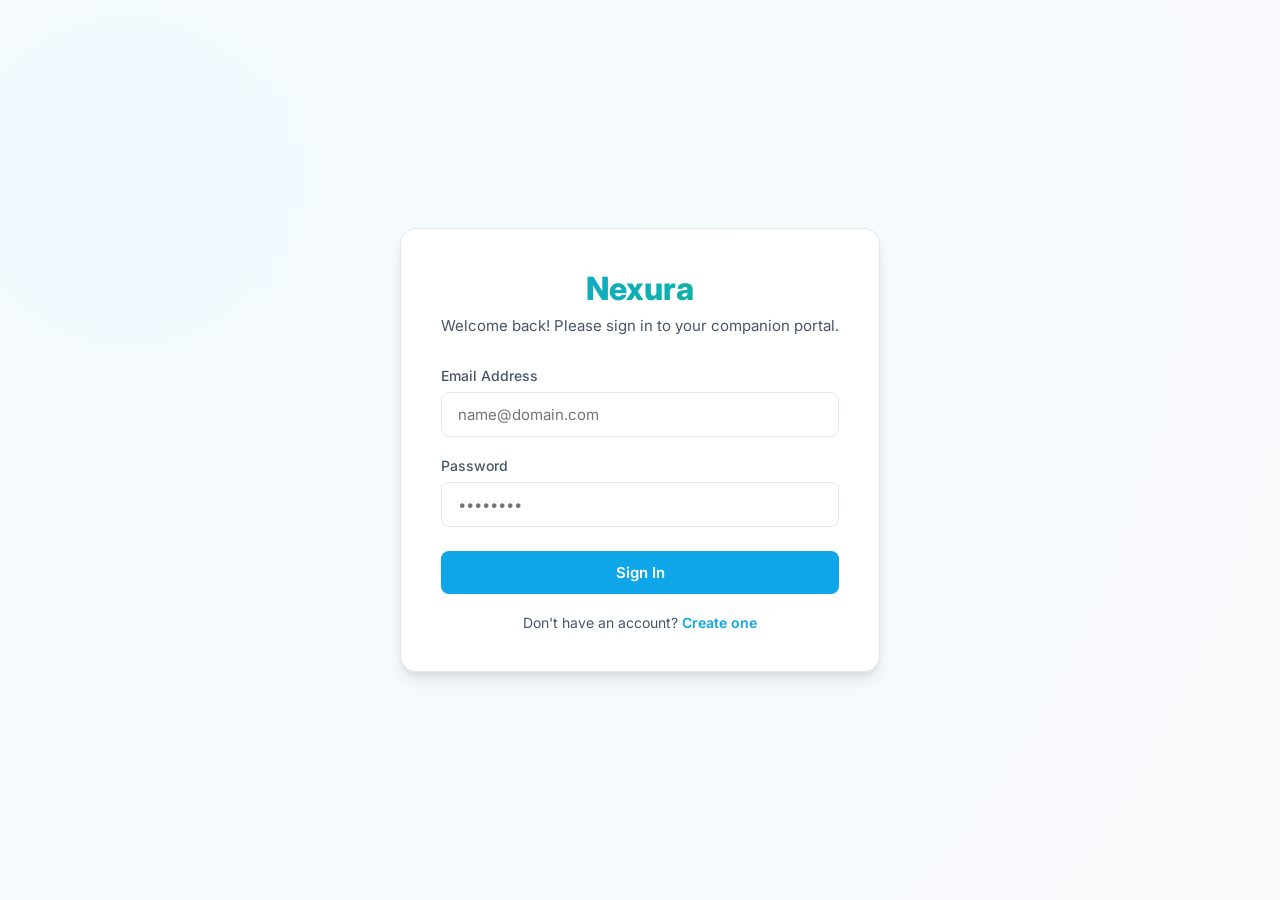
==== frontend/login.html @ e9689a0f "Initial commit" ====
<!DOCTYPE html>
<html lang="en">
<head>
    <meta charset="UTF-8">
    <meta name="viewport" content="width=device-width, initial-scale=1.0">
    <title>Nexura - Log In</title>
    <link rel="stylesheet" href="css/style.css">
</head>
<body class="auth-page">
    <div class="auth-card">
        <div style="text-align: center; margin-bottom: 32px;">
            <div style="font-size: 32px; font-weight: 800; background: linear-gradient(135deg, var(--primary), var(--success)); -webkit-background-clip: text; -webkit-text-fill-color: transparent; margin-bottom: 8px;">
                Nexura
            </div>
            <p style="color: var(--text-secondary); font-size: 15px;">Welcome back! Please sign in to your companion portal.</p>
        </div>

        <form id="login-form" onsubmit="handleLogin(event)">
            <div class="form-group">
                <label for="email">Email Address</label>
                <input type="email" id="email" class="form-input" placeholder="name@domain.com" required>
            </div>
            <div class="form-group" style="margin-bottom: 24px;">
                <label for="password">Password</label>
                <input type="password" id="password" class="form-input" placeholder="••••••••" required>
            </div>
            
            <button type="submit" class="btn btn-primary" style="width: 100%; margin-bottom: 20px;">
                Sign In
            </button>
        </form>

        <div style="text-align: center; font-size: 14px; color: var(--text-secondary);">
            Don't have an account? <a href="register.html" style="color: var(--primary); text-decoration: none; font-weight: 600;">Create one</a>
        </div>
    </div>

    <script src="js/app.js"></script>
    <script>
        async function handleLogin(event) {
            event.preventDefault();
            const email = document.getElementById("email").value;
            const password = document.getElementById("password").value;

            try {
                const response = await fetch("http://localhost:8080/api/auth/login", {
                    method: "POST",
                    headers: { "Content-Type": "application/json" },
                    body: JSON.stringify({ email, password })
                });

                if (response.ok) {
                    const data = await response.json();
                    setSession(data.token, data.email, data.fullName);
                    showToast("Login successful!", "success");
                    setTimeout(() => {
                        window.location.href = "dashboard.html";
                    }, 800);
                } else {
                    const error = await response.text();
                    showToast(error || "Invalid login credentials. Please try again.", "error");
                }
            } catch (err) {
                showToast("Server connection failed. Is the backend running?", "error");
            }
        }
    </script>
</body>
</html>
---- frontend/css/style.css ----
/* Nexura - Modern Premium Healthcare SaaS Stylesheet */
@import url('https://fonts.googleapis.com/css2?family=Inter:wght@300;400;500;600;700&display=swap');

:root {
    --font-primary: 'Inter', sans-serif;
    
    /* Harmonious Light Theme Colors */
    --bg-primary: #f8fafc;
    --bg-secondary: #ffffff;
    --bg-sidebar: #ffffff;
    
    --text-primary: #0f172a;
    --text-secondary: #475569;
    --text-muted: #94a3b8;
    
    --primary: #0ea5e9;
    --primary-hover: #0284c7;
    --primary-light: #e0f2fe;
    
    --success: #10b981;
    --success-light: #d1fae5;
    --warning: #f59e0b;
    --warning-light: #fef3c7;
    --danger: #ef4444;
    --danger-light: #fee2e2;
    --critical: #7f1d1d;
    --critical-light: #fca5a5;
    
    --border-color: #e2e8f0;
    --shadow-sm: 0 1px 2px 0 rgba(0, 0, 0, 0.05);
    --shadow-md: 0 4px 6px -1px rgba(0, 0, 0, 0.1), 0 2px 4px -1px rgba(0, 0, 0, 0.06);
    --shadow-lg: 0 10px 15px -3px rgba(0, 0, 0, 0.1), 0 4px 6px -2px rgba(0, 0, 0, 0.05);
    --border-radius-sm: 8px;
    --border-radius-md: 16px;
    --border-radius-lg: 24px;
    --transition: all 0.3s cubic-bezier(0.4, 0, 0.2, 1);
}

[data-theme="dark"] {
    /* Harmonious Dark Theme Colors */
    --bg-primary: #0f172a;
    --bg-secondary: #1e293b;
    --bg-sidebar: #0f172a;
    
    --text-primary: #f8fafc;
    --text-secondary: #cbd5e1;
    --text-muted: #64748b;
    
    --primary: #38bdf8;
    --primary-hover: #0ea5e9;
    --primary-light: #0369a1;
    
    --success: #34d399;
    --success-light: #064e3b;
    --warning: #fbbf24;
    --warning-light: #78350f;
    --danger: #f87171;
    --danger-light: #7f1d1d;
    --critical: #fee2e2;
    --critical-light: #991b1b;
    
    --border-color: #334155;
    --shadow-sm: 0 1px 2px 0 rgba(0, 0, 0, 0.5);
    --shadow-md: 0 4px 6px -1px rgba(0, 0, 0, 0.3);
    --shadow-lg: 0 10px 15px -3px rgba(0, 0, 0, 0.4);
}

/* Global Reset */
* {
    margin: 0;
    padding: 0;
    box-sizing: border-box;
    font-family: var(--font-primary);
}

body {
    background-color: var(--bg-primary);
    color: var(--text-primary);
    min-height: 100vh;
    display: flex;
    overflow-x: hidden;
    transition: var(--transition);
}

/* Scrollbar Polishing */
::-webkit-scrollbar {
    width: 6px;
    height: 6px;
}
::-webkit-scrollbar-track {
    background: transparent;
}
::-webkit-scrollbar-thumb {
    background: var(--border-color);
    border-radius: 4px;
}
::-webkit-scrollbar-thumb:hover {
    background: var(--text-muted);
}

/* Layout Framework */
.app-container {
    display: flex;
    width: 100vw;
    min-height: 100vh;
}

/* Sidebar Styling */
.sidebar {
    width: 260px;
    background-color: var(--bg-sidebar);
    border-right: 1px solid var(--border-color);
    display: flex;
    flex-direction: column;
    padding: 24px;
    position: fixed;
    height: 100vh;
    z-index: 100;
    transition: var(--transition);
}

.logo-container {
    display: flex;
    align-items: center;
    gap: 12px;
    margin-bottom: 32px;
}

.logo-icon {
    width: 40px;
    height: 40px;
    background: linear-gradient(135deg, var(--primary), var(--success));
    border-radius: var(--border-radius-sm);
    display: flex;
    align-items: center;
    justify-content: center;
    color: white;
    font-weight: 700;
    font-size: 20px;
    box-shadow: var(--shadow-sm);
}

.logo-text {
    font-size: 22px;
    font-weight: 700;
    background: linear-gradient(135deg, var(--primary), var(--success));
    -webkit-background-clip: text;
    -webkit-text-fill-color: transparent;
}

.nav-links {
    list-style: none;
    display: flex;
    flex-direction: column;
    gap: 8px;
    flex-grow: 1;
}

.nav-item a {
    display: flex;
    align-items: center;
    gap: 14px;
    padding: 12px 16px;
    color: var(--text-secondary);
    text-decoration: none;
    border-radius: var(--border-radius-sm);
    font-size: 15px;
    font-weight: 500;
    transition: var(--transition);
}

.nav-item a:hover, .nav-item.active a {
    background-color: var(--primary-light);
    color: var(--primary-hover);
}

.nav-item.active a {
    font-weight: 600;
}

.sidebar-footer {
    border-top: 1px solid var(--border-color);
    padding-top: 16px;
    margin-top: auto;
}

.theme-toggle-btn {
    display: flex;
    align-items: center;
    justify-content: center;
    gap: 8px;
    width: 100%;
    padding: 10px;
    background-color: var(--bg-primary);
    border: 1px solid var(--border-color);
    color: var(--text-secondary);
    border-radius: var(--border-radius-sm);
    cursor: pointer;
    font-size: 14px;
    font-weight: 500;
    transition: var(--transition);
}

.theme-toggle-btn:hover {
    background-color: var(--primary-light);
}

/* Main Dashboard Area */
.main-content {
    margin-left: 260px;
    flex-grow: 1;
    padding: 40px;
    min-height: 100vh;
    display: flex;
    flex-direction: column;
    gap: 32px;
}

.header-container {
    display: flex;
    justify-content: space-between;
    align-items: center;
    border-bottom: 1px solid var(--border-color);
    padding-bottom: 20px;
}

.header-title h1 {
    font-size: 28px;
    font-weight: 700;
    color: var(--text-primary);
}

.header-title p {
    color: var(--text-secondary);
    font-size: 15px;
    margin-top: 4px;
}

.profile-widget {
    display: flex;
    align-items: center;
    gap: 12px;
}

.profile-avatar {
    width: 48px;
    height: 48px;
    background: linear-gradient(135deg, var(--primary-light), var(--primary));
    border-radius: 50%;
    display: flex;
    align-items: center;
    justify-content: center;
    color: var(--text-primary);
    font-weight: 600;
}

/* Cards & Layout Grids */
.grid-container {
    display: grid;
    grid-template-columns: repeat(auto-fit, minmax(300px, 1fr));
    gap: 24px;
}

.card {
    background-color: var(--bg-secondary);
    border: 1px solid var(--border-color);
    border-radius: var(--border-radius-md);
    padding: 24px;
    box-shadow: var(--shadow-sm);
    transition: var(--transition);
    position: relative;
    overflow: hidden;
}

.card:hover {
    transform: translateY(-4px);
    box-shadow: var(--shadow-md);
}

.card-header {
    display: flex;
    justify-content: space-between;
    align-items: center;
    margin-bottom: 16px;
}

.card-title {
    font-size: 16px;
    font-weight: 600;
    color: var(--text-secondary);
}

/* Health Risk Cards */
.risk-banner {
    padding: 20px;
    border-radius: var(--border-radius-md);
    display: flex;
    align-items: center;
    justify-content: space-between;
    gap: 16px;
    margin-bottom: 24px;
}

.risk-LOW {
    background-color: var(--success-light);
    border-left: 6px solid var(--success);
    color: #065f46;
}

.risk-MEDIUM {
    background-color: var(--warning-light);
    border-left: 6px solid var(--warning);
    color: #92400e;
}

.risk-HIGH {
    background-color: var(--danger-light);
    border-left: 6px solid var(--danger);
    color: #991b1b;
}

.risk-CRITICAL {
    background-color: #fef2f2;
    border: 2px solid var(--danger);
    border-left: 8px solid var(--critical-light);
    color: var(--critical);
    animation: flashBorder 2s infinite;
}

@keyframes flashBorder {
    0%, 100% { border-color: var(--danger); }
    50% { border-color: transparent; }
}

/* Forms & Input Polishing */
.form-group {
    display: flex;
    flex-direction: column;
    gap: 8px;
    margin-bottom: 20px;
}

.form-group label {
    font-size: 14px;
    font-weight: 500;
    color: var(--text-secondary);
}

.form-input {
    padding: 12px 16px;
    border: 1px solid var(--border-color);
    background-color: var(--bg-secondary);
    color: var(--text-primary);
    border-radius: var(--border-radius-sm);
    font-size: 15px;
    outline: none;
    transition: var(--transition);
}

.form-input:focus {
    border-color: var(--primary);
    box-shadow: 0 0 0 3px var(--primary-light);
}

/* Interactive Buttons */
.btn {
    display: inline-flex;
    align-items: center;
    justify-content: center;
    padding: 12px 24px;
    border-radius: var(--border-radius-sm);
    font-size: 15px;
    font-weight: 600;
    cursor: pointer;
    border: none;
    transition: var(--transition);
}

.btn-primary {
    background-color: var(--primary);
    color: white;
}

.btn-primary:hover {
    background-color: var(--primary-hover);
}

.btn-secondary {
    background-color: var(--bg-primary);
    border: 1px solid var(--border-color);
    color: var(--text-secondary);
}

.btn-secondary:hover {
    background-color: var(--primary-light);
}

.btn-danger {
    background-color: var(--danger);
    color: white;
}

.btn-danger:hover {
    background-color: #dc2626;
}

/* Chat Screen Styling */
.chat-container {
    display: flex;
    flex-direction: column;
    height: 550px;
    background-color: var(--bg-secondary);
    border: 1px solid var(--border-color);
    border-radius: var(--border-radius-md);
    overflow: hidden;
}

.chat-header {
    background-color: var(--bg-primary);
    border-bottom: 1px solid var(--border-color);
    padding: 16px 24px;
    display: flex;
    align-items: center;
    gap: 12px;
}

.chat-status {
    width: 10px;
    height: 10px;
    border-radius: 50%;
    background-color: var(--success);
}

.chat-history {
    flex-grow: 1;
    overflow-y: auto;
    padding: 24px;
    display: flex;
    flex-direction: column;
    gap: 16px;
}

.chat-bubble {
    max-width: 70%;
    padding: 14px 20px;
    border-radius: var(--border-radius-md);
    font-size: 15px;
    line-height: 1.5;
}

.chat-bubble.user {
    align-self: flex-end;
    background-color: var(--primary);
    color: white;
    border-bottom-right-radius: 4px;
}

.chat-bubble.ai {
    align-self: flex-start;
    background-color: var(--bg-primary);
    color: var(--text-primary);
    border: 1px solid var(--border-color);
    border-bottom-left-radius: 4px;
}

.chat-input-area {
    padding: 16px 24px;
    border-top: 1px solid var(--border-color);
    display: flex;
    gap: 12px;
}

.chat-input {
    flex-grow: 1;
    padding: 12px 16px;
    border: 1px solid var(--border-color);
    border-radius: var(--border-radius-sm);
    background-color: var(--bg-primary);
    color: var(--text-primary);
    outline: none;
}

.typing-indicator {
    display: flex;
    gap: 4px;
    align-self: flex-start;
    padding: 12px 20px;
    background-color: var(--bg-primary);
    border: 1px solid var(--border-color);
    border-radius: var(--border-radius-md);
    margin-bottom: 16px;
}

.typing-dot {
    width: 6px;
    height: 6px;
    background-color: var(--text-muted);
    border-radius: 50%;
    animation: bounce 1.4s infinite ease-in-out both;
}

.typing-dot:nth-child(1) { animation-delay: -0.32s; }
.typing-dot:nth-child(2) { animation-delay: -0.16s; }

@keyframes bounce {
    0%, 80%, 100% { transform: scale(0); }
    40% { transform: scale(1.0); }
}

/* Upload Dropzone Container */
.upload-zone {
    border: 2px dashed var(--border-color);
    border-radius: var(--border-radius-md);
    padding: 40px;
    text-align: center;
    cursor: pointer;
    background-color: var(--bg-primary);
    transition: var(--transition);
}

.upload-zone.dragover {
    border-color: var(--primary);
    background-color: var(--primary-light);
}

.upload-icon {
    font-size: 40px;
    color: var(--text-muted);
    margin-bottom: 16px;
}

/* Toast Notifications */
.toast-container {
    position: fixed;
    bottom: 24px;
    right: 24px;
    display: flex;
    flex-direction: column;
    gap: 12px;
    z-index: 1000;
}

.toast {
    background-color: var(--bg-secondary);
    border: 1px solid var(--border-color);
    box-shadow: var(--shadow-lg);
    border-radius: var(--border-radius-sm);
    padding: 16px 20px;
    display: flex;
    align-items: center;
    gap: 12px;
    min-width: 300px;
    animation: slideIn 0.3s ease-out;
}

@keyframes slideIn {
    from { transform: translateX(100%); opacity: 0; }
    to { transform: translateX(0); opacity: 1; }
}

/* Tables & Metric Panels */
.history-table-container {
    width: 100%;
    overflow-x: auto;
    background-color: var(--bg-secondary);
    border: 1px solid var(--border-color);
    border-radius: var(--border-radius-md);
    box-shadow: var(--shadow-sm);
    margin-top: 16px;
}

.history-table {
    width: 100%;
    border-collapse: collapse;
    text-align: left;
}

.history-table th, .history-table td {
    padding: 16px 24px;
    border-bottom: 1px solid var(--border-color);
}

.history-table th {
    background-color: var(--bg-primary);
    font-weight: 600;
    color: var(--text-secondary);
}

/* Med Compliance progress ring */
.progress-ring-container {
    display: flex;
    flex-direction: column;
    align-items: center;
    justify-content: center;
    gap: 8px;
}

/* Modal Popup Framework */
.modal-overlay {
    position: fixed;
    top: 0;
    left: 0;
    width: 100vw;
    height: 100vh;
    background-color: rgba(15, 23, 42, 0.6);
    backdrop-filter: blur(4px);
    display: flex;
    align-items: center;
    justify-content: center;
    z-index: 1000;
    opacity: 0;
    pointer-events: none;
    transition: opacity 0.3s ease;
}

.modal-overlay.active {
    opacity: 1;
    pointer-events: auto;
}

.modal-content {
    background-color: var(--bg-secondary);
    border: 1px solid var(--border-color);
    border-radius: var(--border-radius-md);
    width: 90%;
    max-width: 600px;
    max-height: 85vh;
    overflow-y: auto;
    padding: 32px;
    box-shadow: var(--shadow-lg);
    transform: translateY(20px);
    transition: transform 0.3s ease;
}

.modal-overlay.active .modal-content {
    transform: translateY(0);
}

/* Login/Register Form Screens */
.auth-page {
    width: 100vw;
    height: 100vh;
    display: flex;
    align-items: center;
    justify-content: center;
    background: radial-gradient(circle at 10% 20%, rgba(224, 242, 254, 0.4) 0%, rgba(248, 250, 252, 1) 90%);
}

[data-theme="dark"] .auth-page {
    background: radial-gradient(circle at 10% 20%, rgba(3, 105, 161, 0.2) 0%, rgba(15, 23, 42, 1) 90%);
}

.auth-card {
    width: 100%;
    max-width: 480px;
    background-color: var(--bg-secondary);
    border: 1px solid var(--border-color);
    border-radius: var(--border-radius-md);
    padding: 40px;
    box-shadow: var(--shadow-lg);
}

/* Responsive side bars */
@media (max-width: 768px) {
    .sidebar {
        width: 70px;
        padding: 16px 8px;
    }
    .logo-text, .nav-text {
        display: none;
    }
    .main-content {
        margin-left: 70px;
        padding: 20px;
    }
}
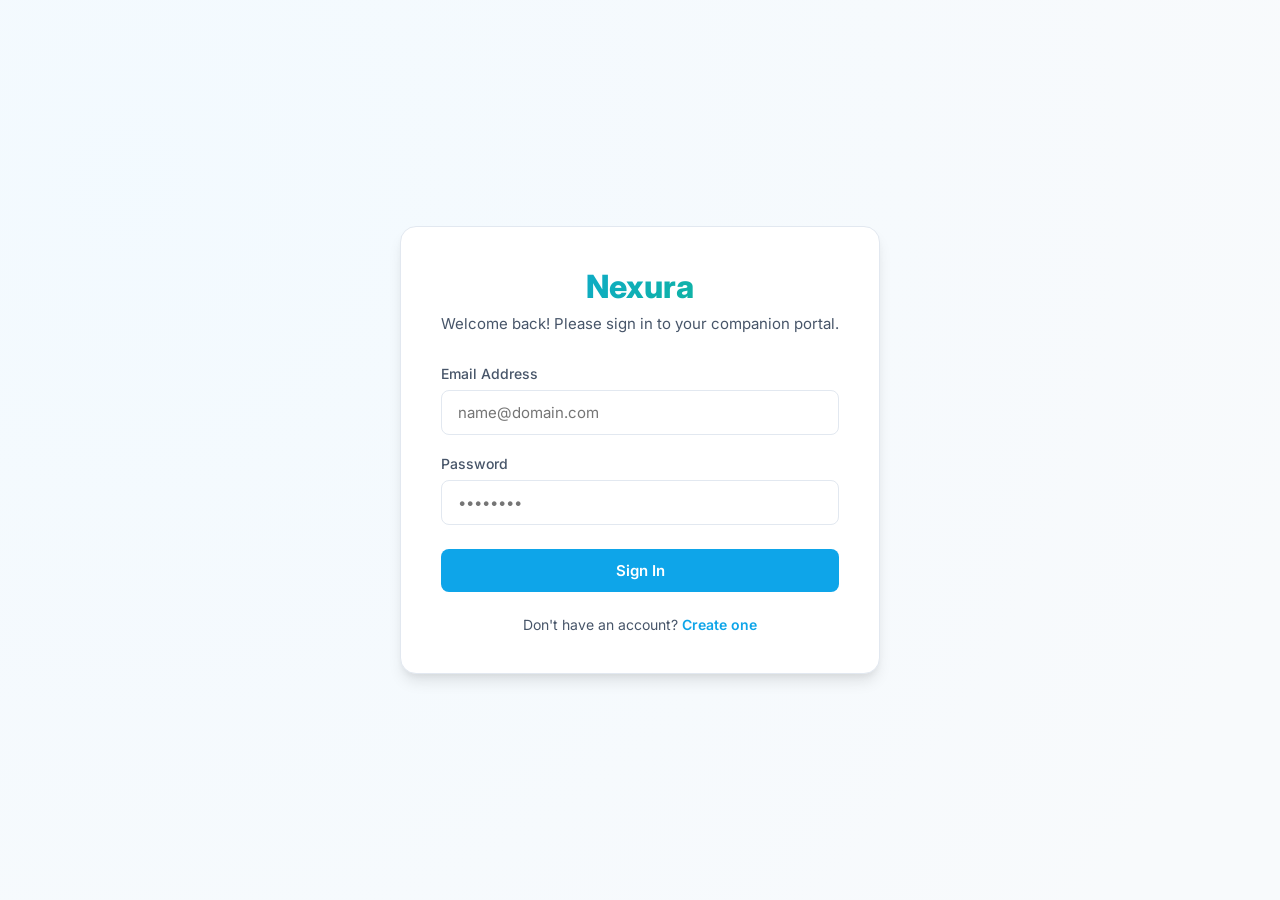
==== commit 791493e5: "Fix syntax errors, configure authentication flow, and remove build artifacts" ====
--- a/frontend/login.html
+++ b/frontend/login.html
@@ -25,7 +25,7 @@
                 <input type="password" id="password" class="form-input" placeholder="••••••••" required>
             </div>
             
-            <button type="submit" class="btn btn-primary" style="width: 100%; margin-bottom: 20px;">
+            <button type="submit" class="btn btn-primary" style="width: 100%; margin-bottom: 24px;">
                 Sign In
             </button>
         </form>
@@ -35,6 +35,7 @@
         </div>
     </div>
 
+
     <script src="js/app.js"></script>
     <script>
         async function handleLogin(event) {
@@ -42,26 +43,33 @@
             const email = document.getElementById("email").value;
             const password = document.getElementById("password").value;
 
+            const btn = event.target.querySelector("button[type='submit']");
+            btn.innerText = "Signing in...";
+            btn.disabled = true;
+
             try {
-                const response = await fetch("http://localhost:8080/api/auth/login", {
+                const response = await fetchWithAuth("/api/auth/login", {
                     method: "POST",
-                    headers: { "Content-Type": "application/json" },
                     body: JSON.stringify({ email, password })
                 });
 
                 if (response.ok) {
                     const data = await response.json();
                     setSession(data.token, data.email, data.fullName);
-                    showToast("Login successful!", "success");
+                    showToast("Login successful! Welcome back 👋", "success");
                     setTimeout(() => {
                         window.location.href = "dashboard.html";
                     }, 800);
                 } else {
                     const error = await response.text();
                     showToast(error || "Invalid login credentials. Please try again.", "error");
+                    btn.innerText = "Sign In";
+                    btn.disabled = false;
                 }
             } catch (err) {
-                showToast("Server connection failed. Is the backend running?", "error");
+                showToast("Error: " + err.message, "error");
+                btn.innerText = "Sign In";
+                btn.disabled = false;
             }
         }
     </script>
